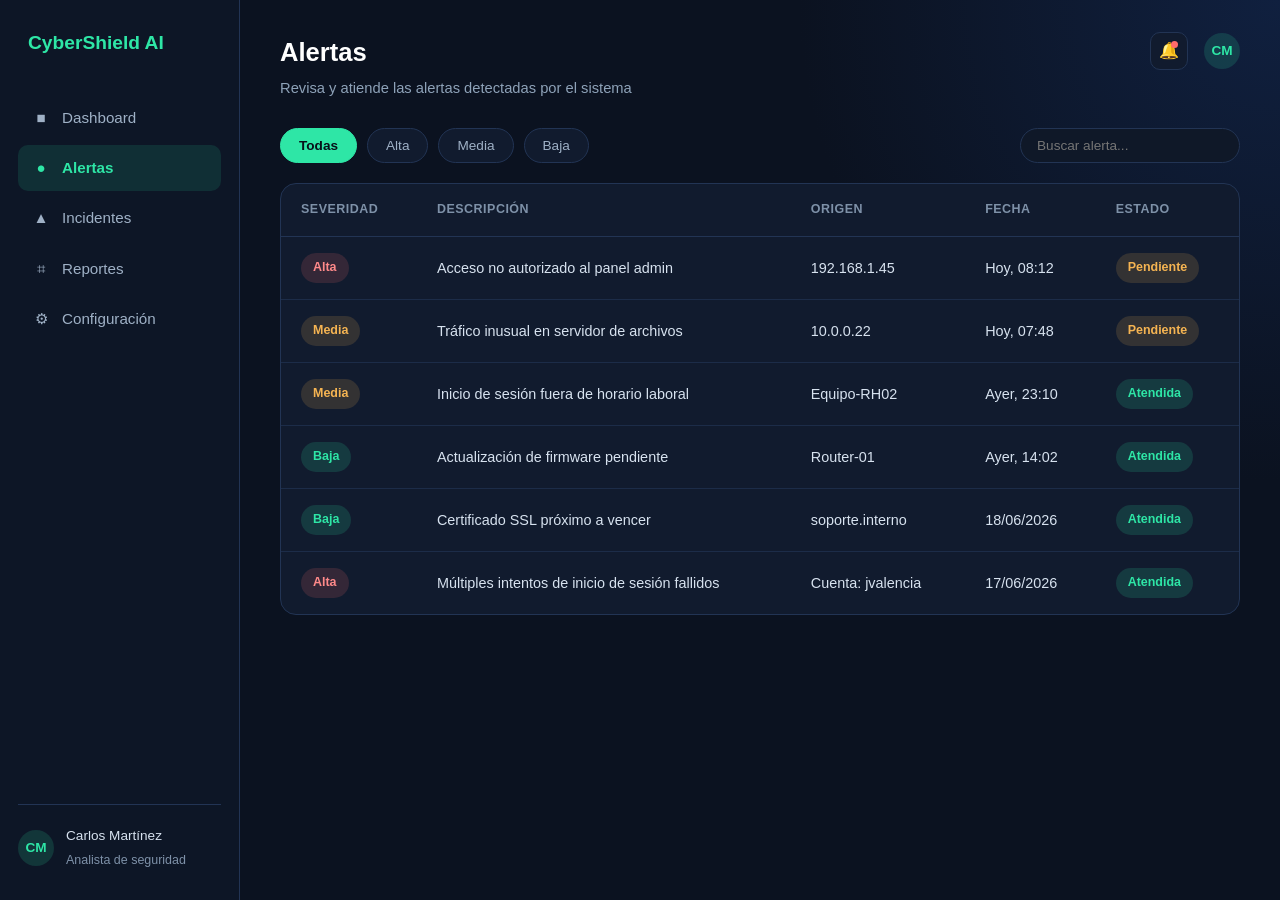
==== alertas.html @ 8b6fa827 "Add files via upload" ====
<!DOCTYPE html>
<html lang="es">
<head>
    <meta charset="UTF-8">
    <meta name="viewport" content="width=device-width, initial-scale=1.0">
    <title>Alertas | CyberShield AI</title>
    <link rel="stylesheet" href="styles.css">
</head>
<body>

<div class="app">

    <aside class="sidebar">
        <div class="sidebar-logo">CyberShield AI</div>

        <nav class="sidebar-nav">
            <a href="dashboard.html"><span class="icon">&#9632;</span> Dashboard</a>
            <a href="alertas.html" class="active"><span class="icon">&#9679;</span> Alertas</a>
            <a href="incidentes.html"><span class="icon">&#9650;</span> Incidentes</a>
            <a href="reportes.html"><span class="icon">&#8983;</span> Reportes</a>
            <a href="#"><span class="icon">&#9881;</span> Configuración</a>
        </nav>

        <div class="sidebar-foot">
            <div class="avatar">CM</div>
            <div>
                <p>Carlos Martínez</p>
                <span>Analista de seguridad</span>
            </div>
        </div>
    </aside>

    <main class="main">

        <div class="topbar">
            <div>
                <h1>Alertas</h1>
                <p class="subtitle">Revisa y atiende las alertas detectadas por el sistema</p>
            </div>
            <div class="topbar-actions">
                <div class="bell">&#128276;<span class="dot"></span></div>
                <div class="avatar">CM</div>
            </div>
        </div>

        <div class="filter-bar">
            <button class="chip active" data-filter="todas">Todas</button>
            <button class="chip" data-filter="alta">Alta</button>
            <button class="chip" data-filter="media">Media</button>
            <button class="chip" data-filter="baja">Baja</button>
            <input type="text" class="search-input" id="searchInput" placeholder="Buscar alerta...">
        </div>

        <div class="table-wrap">
            <table>
                <thead>
                    <tr>
                        <th>Severidad</th>
                        <th>Descripción</th>
                        <th>Origen</th>
                        <th>Fecha</th>
                        <th>Estado</th>
                    </tr>
                </thead>
                <tbody id="alertTable">
                    <tr class="clickable" data-sev="alta"
                        data-desc="Acceso no autorizado al panel administrativo desde una IP no reconocida."
                        data-rec="Bloquear la IP de origen y forzar el cambio de contraseña del usuario afectado.">
                        <td><span class="badge high">Alta</span></td>
                        <td>Acceso no autorizado al panel admin</td>
                        <td>192.168.1.45</td>
                        <td>Hoy, 08:12</td>
                        <td><span class="badge progress">Pendiente</span></td>
                    </tr>
                    <tr class="clickable" data-sev="media"
                        data-desc="Se detectó un volumen de tráfico fuera de lo habitual en el servidor de archivos compartido."
                        data-rec="Revisar los registros de acceso del servidor y validar con el responsable del área.">
                        <td><span class="badge med">Media</span></td>
                        <td>Tráfico inusual en servidor de archivos</td>
                        <td>10.0.0.22</td>
                        <td>Hoy, 07:48</td>
                        <td><span class="badge progress">Pendiente</span></td>
                    </tr>
                    <tr class="clickable" data-sev="media"
                        data-desc="Se registró un inicio de sesión fuera del horario laboral habitual del equipo de RH."
                        data-rec="Confirmar con el usuario si la sesión fue legítima; de lo contrario, suspender el acceso.">
                        <td><span class="badge med">Media</span></td>
                        <td>Inicio de sesión fuera de horario laboral</td>
                        <td>Equipo-RH02</td>
                        <td>Ayer, 23:10</td>
                        <td><span class="badge resolved">Atendida</span></td>
                    </tr>
                    <tr class="clickable" data-sev="baja"
                        data-desc="El firmware del router principal tiene una actualización de seguridad disponible."
                        data-rec="Programar la actualización de firmware en la próxima ventana de mantenimiento.">
                        <td><span class="badge low">Baja</span></td>
                        <td>Actualización de firmware pendiente</td>
                        <td>Router-01</td>
                        <td>Ayer, 14:02</td>
                        <td><span class="badge resolved">Atendida</span></td>
                    </tr>
                    <tr class="clickable" data-sev="baja"
                        data-desc="Se identificó un certificado SSL próximo a vencer en el sitio de soporte interno."
                        data-rec="Renovar el certificado antes de la fecha de expiración para evitar interrupciones.">
                        <td><span class="badge low">Baja</span></td>
                        <td>Certificado SSL próximo a vencer</td>
                        <td>soporte.interno</td>
                        <td>18/06/2026</td>
                        <td><span class="badge resolved">Atendida</span></td>
                    </tr>
                    <tr class="clickable" data-sev="alta"
                        data-desc="Múltiples intentos fallidos de inicio de sesión sobre la misma cuenta en menos de 5 minutos."
                        data-rec="Bloquear temporalmente la cuenta y notificar al usuario por un canal alterno.">
                        <td><span class="badge high">Alta</span></td>
                        <td>Múltiples intentos de inicio de sesión fallidos</td>
                        <td>Cuenta: jvalencia</td>
                        <td>17/06/2026</td>
                        <td><span class="badge resolved">Atendida</span></td>
                    </tr>
                </tbody>
            </table>
        </div>

    </main>
</div>

<div class="drawer-overlay" id="drawerOverlay">
    <div class="drawer">
        <button class="drawer-close" id="drawerClose">&times;</button>
        <h3>Detalle de alerta</h3>
        <span class="badge high" id="drawerBadge">Alta</span>
        <p class="desc" id="drawerDesc" style="margin-top:16px;"></p>

        <div class="drawer-label">Recomendación (IA)</div>
        <p class="desc" id="drawerRec"></p>

        <div class="drawer-actions">
            <button class="primary" id="markAttended">Marcar como atendida</button>
            <button class="secondary" id="escalate">Escalar a incidente</button>
        </div>
    </div>
</div>

<div class="toast" id="toast">Alerta marcada como atendida</div>

<script>
const chips = document.querySelectorAll('.chip');
const rows = document.querySelectorAll('#alertTable tr');
const searchInput = document.getElementById('searchInput');

function applyFilters(){
    const activeChip = document.querySelector('.chip.active').dataset.filter;
    const query = searchInput.value.toLowerCase();

    rows.forEach(row => {
        const matchesSev = activeChip === 'todas' || row.dataset.sev === activeChip;
        const matchesSearch = row.textContent.toLowerCase().includes(query);
        row.style.display = (matchesSev && matchesSearch) ? '' : 'none';
    });
}

chips.forEach(chip => {
    chip.addEventListener('click', () => {
        chips.forEach(c => c.classList.remove('active'));
        chip.classList.add('active');
        applyFilters();
    });
});

searchInput.addEventListener('input', applyFilters);

const overlay = document.getElementById('drawerOverlay');
const drawerBadge = document.getElementById('drawerBadge');
const drawerDesc = document.getElementById('drawerDesc');
const drawerRec = document.getElementById('drawerRec');

rows.forEach(row => {
    row.addEventListener('click', () => {
        const sev = row.dataset.sev;
        drawerBadge.className = 'badge ' + (sev === 'alta' ? 'high' : sev === 'media' ? 'med' : 'low');
        drawerBadge.textContent = sev.charAt(0).toUpperCase() + sev.slice(1);
        drawerDesc.textContent = row.dataset.desc;
        drawerRec.textContent = row.dataset.rec;
        overlay.classList.add('open');
    });
});

document.getElementById('drawerClose').addEventListener('click', () => overlay.classList.remove('open'));
overlay.addEventListener('click', (e) => { if(e.target === overlay) overlay.classList.remove('open'); });

const toast = document.getElementById('toast');
function showToast(msg){
    toast.textContent = msg;
    toast.classList.add('show');
    setTimeout(() => toast.classList.remove('show'), 2200);
}

document.getElementById('markAttended').addEventListener('click', () => {
    overlay.classList.remove('open');
    showToast('Alerta marcada como atendida');
});

document.getElementById('escalate').addEventListener('click', () => {
    window.location.href = 'incidentes.html?nuevo=1';
});
</script>

</body>
</html>
---- styles.css ----
*{
    margin:0;
    padding:0;
    box-sizing:border-box;
    font-family:'Inter',sans-serif;
}

body{
    background:#0b1220;
    color:#ffffff;
    line-height:1.6;
}

/* HEADER */

header{
    position:fixed;
    top:0;
    width:100%;
    background:rgba(11,18,32,.9);
    backdrop-filter:blur(10px);
    z-index:1000;
}

.navbar{
    max-width:1200px;
    margin:auto;
    padding:18px 24px;
    display:flex;
    justify-content:space-between;
    align-items:center;
}

.logo{
    font-size:1.5rem;
    font-weight:800;
    color:#2ee6a6;
}

.nav-links{
    display:flex;
    gap:24px;
}

.nav-links a{
    text-decoration:none;
    color:#d7e2ef;
    transition:.3s;
}

.nav-links a:hover{
    color:#2ee6a6;
}

/* BOTONES */

.btn{
    background:#2ee6a6;
    color:#081019;
    text-decoration:none;
    padding:12px 24px;
    border-radius:8px;
    font-weight:700;
    transition:.3s;
}

.btn:hover{
    transform:translateY(-2px);
}

/* HERO */

.hero{
    min-height:100vh;
    display:flex;
    align-items:center;
    justify-content:center;
    padding:120px 20px 80px;
    background:
        radial-gradient(circle at top right,#163b75 0%,transparent 30%),
        radial-gradient(circle at bottom left,#0c7a57 0%,transparent 30%);
}

.hero-content{
    max-width:1200px;
    width:100%;
    display:grid;
    grid-template-columns:1fr 1fr;
    gap:60px;
    align-items:center;
}

.hero h1{
    font-size:3.5rem;
    line-height:1.1;
    margin-bottom:20px;
}

.hero p{
    color:#c7d2df;
    margin-bottom:30px;
    font-size:1.1rem;
}

.highlight{
    color:#2ee6a6;
}

/* DASHBOARD */

.dashboard{
    background:#111b2e;
    border:1px solid #223454;
    border-radius:20px;
    padding:30px;
    box-shadow:0 20px 50px rgba(0,0,0,.4);
}

.dashboard h3{
    margin-bottom:25px;
}

.metric{
    display:flex;
    justify-content:space-between;
    margin-bottom:18px;
    padding-bottom:18px;
    border-bottom:1px solid #223454;
}

.metric:last-child{
    border:none;
}

.metric span:last-child{
    color:#2ee6a6;
    font-weight:700;
}

/* SECCIONES */

.section{
    padding:90px 20px;
}

.container{
    max-width:1200px;
    margin:auto;
}

.section-title{
    text-align:center;
    font-size:2.5rem;
    margin-bottom:15px;
}

.section-subtitle{
    text-align:center;
    color:#b6c5d5;
    margin-bottom:60px;
}

/* CARDS */

.features{
    display:grid;
    grid-template-columns:repeat(auto-fit,minmax(280px,1fr));
    gap:25px;
}

.card{
    background:#111b2e;
    border:1px solid #223454;
    border-radius:16px;
    padding:30px;
    transition:.3s;
}

.card:hover{
    transform:translateY(-6px);
}

.card h3{
    margin-bottom:12px;
}

.card p{
    color:#b6c5d5;
}

/* STATS */

.stats{
    display:grid;
    grid-template-columns:repeat(4,1fr);
    gap:20px;
}

.stat{
    background:#111b2e;
    padding:30px;
    border-radius:16px;
    text-align:center;
}

.stat h2{
    color:#2ee6a6;
    font-size:2.4rem;
}

/* CTA */

.cta{
    padding:80px 30px;
    text-align:center;
    border-radius:24px;
    background:linear-gradient(
        135deg,
        #0f1f38,
        #16406a
    );
}

.cta h2{
    font-size:2.8rem;
    margin-bottom:20px;
}

.cta p{
    max-width:700px;
    margin:auto;
    margin-bottom:30px;
    color:#d0dceb;
}

/* FOOTER */

footer{
    text-align:center;
    padding:30px;
    color:#8ea2b8;
    border-top:1px solid #223454;
}

/* RESPONSIVE */

@media(max-width:900px){

    .hero-content{
        grid-template-columns:1fr;
    }

    .hero h1{
        font-size:2.5rem;
    }

    .stats{
        grid-template-columns:repeat(2,1fr);
    }

    .nav-links{
        display:none;
    }
}

@media(max-width:600px){

    .stats{
        grid-template-columns:1fr;
    }

    .hero h1{
        font-size:2rem;
    }
}

/* LOGIN */

.login-page{
    min-height:100vh;
    display:flex;
    justify-content:center;
    align-items:center;
    padding:20px;
    background:
        radial-gradient(circle at top right,#163b75 0%,transparent 30%),
        radial-gradient(circle at bottom left,#0c7a57 0%,transparent 30%),
        #0b1220;
}

.login-card{
    width:100%;
    max-width:450px;
    background:#111b2e;
    border:1px solid #223454;
    border-radius:20px;
    padding:40px;
    box-shadow:0 20px 60px rgba(0,0,0,.4);
}

.login-header{
    text-align:center;
    margin-bottom:30px;
}

.login-header h1{
    color:#2ee6a6;
    margin-bottom:10px;
}

.login-header p{
    color:#b7c5d3;
}

.login-form{
    display:flex;
    flex-direction:column;
    gap:20px;
}

.input-group{
    display:flex;
    flex-direction:column;
}

.input-group label{
    margin-bottom:8px;
    font-size:.9rem;
    color:#dbe4ee;
}

.input-group input{
    padding:14px;
    border-radius:10px;
    border:1px solid #2c4468;
    background:#0f1828;
    color:white;
    outline:none;
}

.input-group input:focus{
    border-color:#2ee6a6;
}

.login-options{
    display:flex;
    justify-content:space-between;
    align-items:center;
    font-size:.9rem;
}

.login-options a{
    color:#2ee6a6;
    text-decoration:none;
}

.login-btn{
    padding:14px;
    border:none;
    border-radius:10px;
    background:#2ee6a6;
    color:#081019;
    font-size:1rem;
    font-weight:700;
    cursor:pointer;
    transition:.3s;
}

.login-btn:hover{
    transform:translateY(-2px);
}

.login-footer{
    text-align:center;
    margin-top:25px;
    color:#b7c5d3;
}

.login-footer a{
    color:#2ee6a6;
    text-decoration:none;
    font-weight:600;
}

/* APP SHELL */

.app{
    display:grid;
    grid-template-columns:240px 1fr;
    min-height:100vh;
}

.sidebar{
    background:#0d1626;
    border-right:1px solid #223454;
    padding:28px 18px;
    display:flex;
    flex-direction:column;
}

.sidebar-logo{
    font-size:1.2rem;
    font-weight:800;
    color:#2ee6a6;
    margin-bottom:36px;
    padding:0 10px;
}

.sidebar-nav{
    display:flex;
    flex-direction:column;
    gap:4px;
}

.sidebar-nav a{
    display:flex;
    align-items:center;
    gap:12px;
    padding:11px 14px;
    border-radius:10px;
    color:#9fb1c6;
    text-decoration:none;
    font-size:.95rem;
    transition:.2s;
}

.sidebar-nav a:hover{
    background:#15203a;
    color:#d7e2ef;
}

.sidebar-nav a.active{
    background:rgba(46,230,166,.12);
    color:#2ee6a6;
    font-weight:600;
}

.sidebar-nav .icon{
    width:18px;
    text-align:center;
}

.sidebar-foot{
    margin-top:auto;
    padding-top:20px;
    border-top:1px solid #223454;
    display:flex;
    align-items:center;
    gap:12px;
}

.avatar{
    width:36px;
    height:36px;
    border-radius:50%;
    background:rgba(46,230,166,.15);
    color:#2ee6a6;
    display:flex;
    align-items:center;
    justify-content:center;
    font-weight:700;
    font-size:.85rem;
    flex-shrink:0;
}

.sidebar-foot div p{
    font-size:.85rem;
    color:#d7e2ef;
}

.sidebar-foot div span{
    font-size:.78rem;
    color:#7e91a8;
}

.main{
    padding:32px 40px 60px;
    background:
        radial-gradient(circle at top right,#10203f 0%,transparent 35%),
        #0b1220;
}

.topbar{
    display:flex;
    justify-content:space-between;
    align-items:flex-start;
    margin-bottom:28px;
}

.topbar h1{
    font-size:1.6rem;
    margin-bottom:4px;
}

.topbar .subtitle{
    color:#8ea2b8;
    font-size:.92rem;
}

.topbar-actions{
    display:flex;
    align-items:center;
    gap:16px;
}

.bell{
    position:relative;
    width:38px;
    height:38px;
    border-radius:10px;
    background:#111b2e;
    border:1px solid #223454;
    display:flex;
    align-items:center;
    justify-content:center;
    font-size:1rem;
}

.bell .dot{
    position:absolute;
    top:8px;
    right:9px;
    width:7px;
    height:7px;
    border-radius:50%;
    background:#ff6b6b;
}

/* METRIC CARDS GRID */

.metric-grid{
    display:grid;
    grid-template-columns:repeat(4,1fr);
    gap:18px;
    margin-bottom:28px;
}

.metric-card{
    background:#111b2e;
    border:1px solid #223454;
    border-radius:16px;
    padding:20px 22px;
}

.metric-card.good{
    border-color:rgba(46,230,166,.35);
    background:rgba(46,230,166,.06);
}

.metric-card .label{
    color:#8ea2b8;
    font-size:.85rem;
    margin-bottom:8px;
}

.metric-card .value{
    font-size:1.8rem;
    font-weight:800;
}

.metric-card.good .value{
    color:#2ee6a6;
}

/* PANEL GRID */

.panel-grid{
    display:grid;
    grid-template-columns:1.4fr 1fr;
    gap:18px;
}

.panel{
    background:#111b2e;
    border:1px solid #223454;
    border-radius:16px;
    padding:24px;
}

.panel h3{
    font-size:1rem;
    margin-bottom:18px;
}

.alert-row{
    display:flex;
    align-items:center;
    gap:10px;
    padding:10px 0;
    border-bottom:1px solid #1c2c48;
    text-decoration:none;
    color:#d7e2ef;
    font-size:.92rem;
}

.alert-row:last-of-type{
    border-bottom:none;
}

.alert-row .sev-dot{
    width:8px;
    height:8px;
    border-radius:50%;
    flex-shrink:0;
}

.sev-dot.high{ background:#ff6b6b; }
.sev-dot.med{ background:#f5b452; }
.sev-dot.low{ background:#2ee6a6; }

.panel-link{
    display:inline-block;
    margin-top:14px;
    color:#2ee6a6;
    text-decoration:none;
    font-size:.88rem;
    font-weight:600;
}

.chart-placeholder{
    height:160px;
    display:flex;
    align-items:flex-end;
}

.chart-placeholder svg{
    width:100%;
    height:100%;
}

/* FILTER CHIPS */

.filter-bar{
    display:flex;
    gap:10px;
    margin-bottom:20px;
    flex-wrap:wrap;
    align-items:center;
}

.chip{
    padding:9px 18px;
    border-radius:20px;
    border:1px solid #223454;
    background:#111b2e;
    color:#9fb1c6;
    font-size:.85rem;
    cursor:pointer;
    transition:.2s;
}

.chip.active{
    background:#2ee6a6;
    color:#081019;
    border-color:#2ee6a6;
    font-weight:700;
}

.search-input{
    margin-left:auto;
    padding:9px 16px;
    border-radius:20px;
    border:1px solid #223454;
    background:#0f1828;
    color:#fff;
    font-size:.85rem;
    min-width:220px;
    outline:none;
}

.search-input:focus{
    border-color:#2ee6a6;
}

/* TABLE */

.table-wrap{
    background:#111b2e;
    border:1px solid #223454;
    border-radius:16px;
    overflow:hidden;
}

table{
    width:100%;
    border-collapse:collapse;
}

thead th{
    text-align:left;
    font-size:.78rem;
    letter-spacing:.04em;
    color:#7e91a8;
    text-transform:uppercase;
    padding:16px 20px;
    border-bottom:1px solid #223454;
}

tbody td{
    padding:16px 20px;
    font-size:.9rem;
    border-bottom:1px solid #1c2c48;
    color:#d7e2ef;
}

tbody tr:last-child td{
    border-bottom:none;
}

tbody tr{
    transition:.2s;
}

tbody tr.clickable{
    cursor:pointer;
}

tbody tr.clickable:hover{
    background:#0e1830;
}

.badge{
    display:inline-block;
    padding:5px 12px;
    border-radius:20px;
    font-size:.78rem;
    font-weight:700;
}

.badge.high{ background:rgba(255,107,107,.15); color:#ff8a8a; }
.badge.med{ background:rgba(245,180,82,.15); color:#f5b452; }
.badge.low{ background:rgba(46,230,166,.15); color:#2ee6a6; }
.badge.open{ background:rgba(255,107,107,.15); color:#ff8a8a; }
.badge.progress{ background:rgba(245,180,82,.15); color:#f5b452; }
.badge.resolved{ background:rgba(46,230,166,.15); color:#2ee6a6; }

.row-actions{
    display:flex;
    align-items:center;
    gap:10px;
}

.row-actions button{
    background:none;
    border:1px solid #223454;
    color:#9fb1c6;
    padding:6px 14px;
    border-radius:8px;
    font-size:.8rem;
    cursor:pointer;
    transition:.2s;
}

.row-actions button:hover{
    border-color:#2ee6a6;
    color:#2ee6a6;
}

.page-actions{
    display:flex;
    justify-content:flex-end;
    margin-bottom:20px;
}

/* DRAWER */

.drawer-overlay{
    display:none;
    position:fixed;
    inset:0;
    background:rgba(5,9,18,.6);
    z-index:2000;
    justify-content:flex-end;
}

.drawer-overlay.open{
    display:flex;
}

.drawer{
    width:380px;
    max-width:90vw;
    height:100%;
    background:#111b2e;
    border-left:1px solid #223454;
    padding:32px;
    overflow-y:auto;
}

.drawer-close{
    background:none;
    border:none;
    color:#8ea2b8;
    font-size:1.3rem;
    cursor:pointer;
    float:right;
}

.drawer h3{
    margin-bottom:14px;
    font-size:1.1rem;
}

.drawer .drawer-label{
    font-size:.78rem;
    letter-spacing:.04em;
    text-transform:uppercase;
    color:#7e91a8;
    margin:22px 0 8px;
}

.drawer p.desc{
    color:#d7e2ef;
    font-size:.92rem;
    line-height:1.6;
}

.drawer-actions{
    display:flex;
    flex-direction:column;
    gap:10px;
    margin-top:26px;
}

.drawer-actions button{
    padding:13px;
    border-radius:10px;
    font-size:.9rem;
    font-weight:700;
    cursor:pointer;
    transition:.2s;
    border:1px solid #223454;
}

.drawer-actions button.primary{
    background:#2ee6a6;
    color:#081019;
    border:none;
}

.drawer-actions button.secondary{
    background:transparent;
    color:#d7e2ef;
}

.drawer-actions button:hover{
    transform:translateY(-2px);
}

/* MODAL */

.modal-overlay{
    display:none;
    position:fixed;
    inset:0;
    background:rgba(5,9,18,.65);
    z-index:2000;
    align-items:center;
    justify-content:center;
}

.modal-overlay.open{
    display:flex;
}

.modal{
    width:440px;
    max-width:92vw;
    background:#111b2e;
    border:1px solid #223454;
    border-radius:18px;
    padding:32px;
    max-height:88vh;
    overflow-y:auto;
}

.modal h3{
    margin-bottom:22px;
    font-size:1.15rem;
}

.modal .input-group{
    margin-bottom:18px;
}

.modal select,
.modal textarea{
    padding:12px 14px;
    border-radius:10px;
    border:1px solid #2c4468;
    background:#0f1828;
    color:#fff;
    outline:none;
    font-family:inherit;
    font-size:.92rem;
}

.modal select:focus,
.modal textarea:focus{
    border-color:#2ee6a6;
}

.modal-actions{
    display:flex;
    gap:12px;
    margin-top:8px;
}

.modal-actions button{
    flex:1;
    padding:13px;
    border-radius:10px;
    font-size:.9rem;
    font-weight:700;
    cursor:pointer;
    border:1px solid #223454;
}

.modal-actions button.primary{
    background:#2ee6a6;
    color:#081019;
    border:none;
}

.modal-actions button.secondary{
    background:transparent;
    color:#d7e2ef;
}

/* TOAST */

.toast{
    position:fixed;
    bottom:28px;
    right:28px;
    background:#111b2e;
    border:1px solid #2ee6a6;
    color:#d7e2ef;
    padding:14px 22px;
    border-radius:12px;
    font-size:.9rem;
    box-shadow:0 12px 30px rgba(0,0,0,.4);
    transform:translateY(20px);
    opacity:0;
    pointer-events:none;
    transition:.3s;
    z-index:3000;
}

.toast.show{
    transform:translateY(0);
    opacity:1;
}

/* REPORT CHARTS */

.chart-row{
    display:grid;
    grid-template-columns:1fr 1fr;
    gap:18px;
    margin-bottom:24px;
}

.legend{
    display:flex;
    flex-direction:column;
    gap:10px;
    margin-top:16px;
}

.legend-item{
    display:flex;
    align-items:center;
    gap:10px;
    font-size:.85rem;
    color:#d7e2ef;
}

.legend-dot{
    width:10px;
    height:10px;
    border-radius:3px;
}

.report-controls{
    display:flex;
    align-items:flex-end;
    gap:16px;
    background:#111b2e;
    border:1px solid #223454;
    border-radius:16px;
    padding:20px 22px;
    margin-bottom:24px;
    flex-wrap:wrap;
}

.report-controls .input-group{
    flex:1;
    min-width:160px;
}

.report-controls label{
    font-size:.8rem;
    color:#8ea2b8;
    margin-bottom:6px;
    display:block;
}

.report-controls select,
.report-controls input{
    width:100%;
    padding:10px 12px;
    border-radius:8px;
    border:1px solid #2c4468;
    background:#0f1828;
    color:#fff;
    font-size:.88rem;
    outline:none;
}

.report-controls .btn{
    border:none;
    cursor:pointer;
    white-space:nowrap;
}

.download-link{
    color:#2ee6a6;
    text-decoration:none;
    font-size:.85rem;
    font-weight:700;
}

/* RESPONSIVE APP */

@media(max-width:1100px){
    .metric-grid{ grid-template-columns:repeat(2,1fr); }
    .panel-grid{ grid-template-columns:1fr; }
    .chart-row{ grid-template-columns:1fr; }
}

@media(max-width:800px){
    .app{ grid-template-columns:1fr; }
    .sidebar{
        flex-direction:row;
        align-items:center;
        overflow-x:auto;
        padding:14px 18px;
    }
    .sidebar-logo{ margin-bottom:0; margin-right:16px; }
    .sidebar-nav{ flex-direction:row; }
    .sidebar-foot{ display:none; }
    .main{ padding:24px 18px 50px; }
    .metric-grid{ grid-template-columns:1fr 1fr; }
    .drawer{ width:100%; }
}
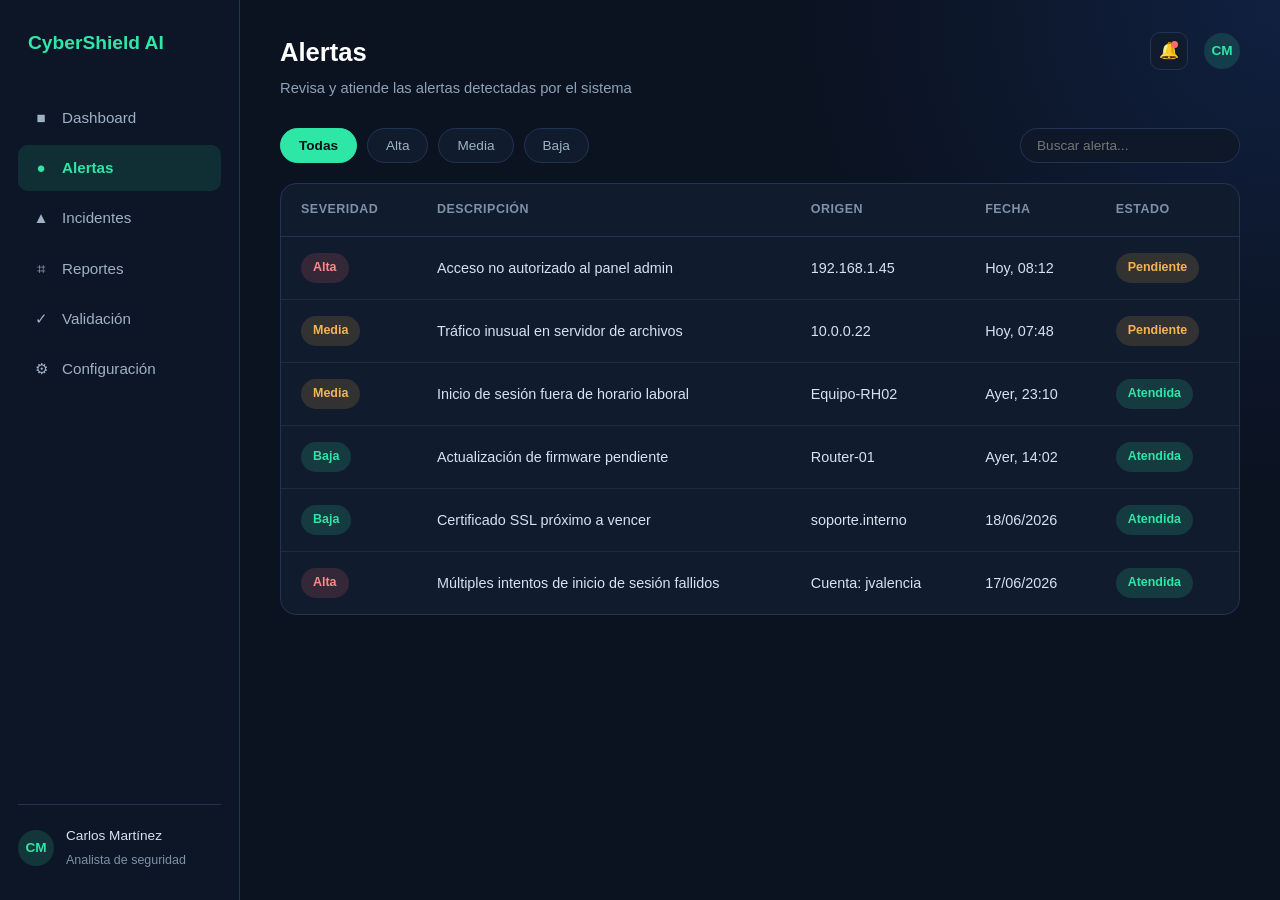
==== commit 4a97e753: "Add files via upload" ====
--- a/alertas.html
+++ b/alertas.html
@@ -18,6 +18,7 @@
             <a href="alertas.html" class="active"><span class="icon">&#9679;</span> Alertas</a>
             <a href="incidentes.html"><span class="icon">&#9650;</span> Incidentes</a>
             <a href="reportes.html"><span class="icon">&#8983;</span> Reportes</a>
+            <a href="validacion.html"><span class="icon">&#10003;</span> Validación</a>
             <a href="#"><span class="icon">&#9881;</span> Configuración</a>
         </nav>
 
@@ -143,67 +144,6 @@
 
 <div class="toast" id="toast">Alerta marcada como atendida</div>
 
-<script>
-const chips = document.querySelectorAll('.chip');
-const rows = document.querySelectorAll('#alertTable tr');
-const searchInput = document.getElementById('searchInput');
-
-function applyFilters(){
-    const activeChip = document.querySelector('.chip.active').dataset.filter;
-    const query = searchInput.value.toLowerCase();
-
-    rows.forEach(row => {
-        const matchesSev = activeChip === 'todas' || row.dataset.sev === activeChip;
-        const matchesSearch = row.textContent.toLowerCase().includes(query);
-        row.style.display = (matchesSev && matchesSearch) ? '' : 'none';
-    });
-}
-
-chips.forEach(chip => {
-    chip.addEventListener('click', () => {
-        chips.forEach(c => c.classList.remove('active'));
-        chip.classList.add('active');
-        applyFilters();
-    });
-});
-
-searchInput.addEventListener('input', applyFilters);
-
-const overlay = document.getElementById('drawerOverlay');
-const drawerBadge = document.getElementById('drawerBadge');
-const drawerDesc = document.getElementById('drawerDesc');
-const drawerRec = document.getElementById('drawerRec');
-
-rows.forEach(row => {
-    row.addEventListener('click', () => {
-        const sev = row.dataset.sev;
-        drawerBadge.className = 'badge ' + (sev === 'alta' ? 'high' : sev === 'media' ? 'med' : 'low');
-        drawerBadge.textContent = sev.charAt(0).toUpperCase() + sev.slice(1);
-        drawerDesc.textContent = row.dataset.desc;
-        drawerRec.textContent = row.dataset.rec;
-        overlay.classList.add('open');
-    });
-});
-
-document.getElementById('drawerClose').addEventListener('click', () => overlay.classList.remove('open'));
-overlay.addEventListener('click', (e) => { if(e.target === overlay) overlay.classList.remove('open'); });
-
-const toast = document.getElementById('toast');
-function showToast(msg){
-    toast.textContent = msg;
-    toast.classList.add('show');
-    setTimeout(() => toast.classList.remove('show'), 2200);
-}
-
-document.getElementById('markAttended').addEventListener('click', () => {
-    overlay.classList.remove('open');
-    showToast('Alerta marcada como atendida');
-});
-
-document.getElementById('escalate').addEventListener('click', () => {
-    window.location.href = 'incidentes.html?nuevo=1';
-});
-</script>
-
+<script src="app.js"></script>
 </body>
 </html>
--- a/styles.css
+++ b/styles.css
@@ -1,1056 +1,1124 @@
-*{
-    margin:0;
-    padding:0;
-    box-sizing:border-box;
-    font-family:'Inter',sans-serif;
-}
-
-body{
-    background:#0b1220;
-    color:#ffffff;
-    line-height:1.6;
-}
-
-/* HEADER */
-
-header{
-    position:fixed;
-    top:0;
-    width:100%;
-    background:rgba(11,18,32,.9);
-    backdrop-filter:blur(10px);
-    z-index:1000;
-}
-
-.navbar{
-    max-width:1200px;
-    margin:auto;
-    padding:18px 24px;
-    display:flex;
-    justify-content:space-between;
-    align-items:center;
-}
-
-.logo{
-    font-size:1.5rem;
-    font-weight:800;
-    color:#2ee6a6;
-}
-
-.nav-links{
-    display:flex;
-    gap:24px;
-}
-
-.nav-links a{
-    text-decoration:none;
-    color:#d7e2ef;
-    transition:.3s;
-}
-
-.nav-links a:hover{
-    color:#2ee6a6;
-}
-
-/* BOTONES */
-
-.btn{
-    background:#2ee6a6;
-    color:#081019;
-    text-decoration:none;
-    padding:12px 24px;
-    border-radius:8px;
-    font-weight:700;
-    transition:.3s;
-}
-
-.btn:hover{
-    transform:translateY(-2px);
-}
-
-/* HERO */
-
-.hero{
-    min-height:100vh;
-    display:flex;
-    align-items:center;
-    justify-content:center;
-    padding:120px 20px 80px;
-    background:
-        radial-gradient(circle at top right,#163b75 0%,transparent 30%),
-        radial-gradient(circle at bottom left,#0c7a57 0%,transparent 30%);
-}
-
-.hero-content{
-    max-width:1200px;
-    width:100%;
-    display:grid;
-    grid-template-columns:1fr 1fr;
-    gap:60px;
-    align-items:center;
-}
-
-.hero h1{
-    font-size:3.5rem;
-    line-height:1.1;
-    margin-bottom:20px;
-}
-
-.hero p{
-    color:#c7d2df;
-    margin-bottom:30px;
-    font-size:1.1rem;
-}
-
-.highlight{
-    color:#2ee6a6;
-}
-
-/* DASHBOARD */
-
-.dashboard{
-    background:#111b2e;
-    border:1px solid #223454;
-    border-radius:20px;
-    padding:30px;
-    box-shadow:0 20px 50px rgba(0,0,0,.4);
-}
-
-.dashboard h3{
-    margin-bottom:25px;
-}
-
-.metric{
-    display:flex;
-    justify-content:space-between;
-    margin-bottom:18px;
-    padding-bottom:18px;
-    border-bottom:1px solid #223454;
-}
-
-.metric:last-child{
-    border:none;
-}
-
-.metric span:last-child{
-    color:#2ee6a6;
-    font-weight:700;
-}
-
-/* SECCIONES */
-
-.section{
-    padding:90px 20px;
-}
-
-.container{
-    max-width:1200px;
-    margin:auto;
-}
-
-.section-title{
-    text-align:center;
-    font-size:2.5rem;
-    margin-bottom:15px;
-}
-
-.section-subtitle{
-    text-align:center;
-    color:#b6c5d5;
-    margin-bottom:60px;
-}
-
-/* CARDS */
-
-.features{
-    display:grid;
-    grid-template-columns:repeat(auto-fit,minmax(280px,1fr));
-    gap:25px;
-}
-
-.card{
-    background:#111b2e;
-    border:1px solid #223454;
-    border-radius:16px;
-    padding:30px;
-    transition:.3s;
-}
-
-.card:hover{
-    transform:translateY(-6px);
-}
-
-.card h3{
-    margin-bottom:12px;
-}
-
-.card p{
-    color:#b6c5d5;
-}
-
-/* STATS */
-
-.stats{
-    display:grid;
-    grid-template-columns:repeat(4,1fr);
-    gap:20px;
-}
-
-.stat{
-    background:#111b2e;
-    padding:30px;
-    border-radius:16px;
-    text-align:center;
-}
-
-.stat h2{
-    color:#2ee6a6;
-    font-size:2.4rem;
-}
-
-/* CTA */
-
-.cta{
-    padding:80px 30px;
-    text-align:center;
-    border-radius:24px;
-    background:linear-gradient(
-        135deg,
-        #0f1f38,
-        #16406a
-    );
-}
-
-.cta h2{
-    font-size:2.8rem;
-    margin-bottom:20px;
-}
-
-.cta p{
-    max-width:700px;
-    margin:auto;
-    margin-bottom:30px;
-    color:#d0dceb;
-}
-
-/* FOOTER */
-
-footer{
-    text-align:center;
-    padding:30px;
-    color:#8ea2b8;
-    border-top:1px solid #223454;
-}
-
-/* RESPONSIVE */
-
-@media(max-width:900px){
-
-    .hero-content{
-        grid-template-columns:1fr;
-    }
-
-    .hero h1{
-        font-size:2.5rem;
-    }
-
-    .stats{
-        grid-template-columns:repeat(2,1fr);
-    }
-
-    .nav-links{
-        display:none;
-    }
-}
-
-@media(max-width:600px){
-
-    .stats{
-        grid-template-columns:1fr;
-    }
-
-    .hero h1{
-        font-size:2rem;
-    }
-}
-
-/* LOGIN */
-
-.login-page{
-    min-height:100vh;
-    display:flex;
-    justify-content:center;
-    align-items:center;
-    padding:20px;
-    background:
-        radial-gradient(circle at top right,#163b75 0%,transparent 30%),
-        radial-gradient(circle at bottom left,#0c7a57 0%,transparent 30%),
-        #0b1220;
-}
-
-.login-card{
-    width:100%;
-    max-width:450px;
-    background:#111b2e;
-    border:1px solid #223454;
-    border-radius:20px;
-    padding:40px;
-    box-shadow:0 20px 60px rgba(0,0,0,.4);
-}
-
-.login-header{
-    text-align:center;
-    margin-bottom:30px;
-}
-
-.login-header h1{
-    color:#2ee6a6;
-    margin-bottom:10px;
-}
-
-.login-header p{
-    color:#b7c5d3;
-}
-
-.login-form{
-    display:flex;
-    flex-direction:column;
-    gap:20px;
-}
-
-.input-group{
-    display:flex;
-    flex-direction:column;
-}
-
-.input-group label{
-    margin-bottom:8px;
-    font-size:.9rem;
-    color:#dbe4ee;
-}
-
-.input-group input{
-    padding:14px;
-    border-radius:10px;
-    border:1px solid #2c4468;
-    background:#0f1828;
-    color:white;
-    outline:none;
-}
-
-.input-group input:focus{
-    border-color:#2ee6a6;
-}
-
-.login-options{
-    display:flex;
-    justify-content:space-between;
-    align-items:center;
-    font-size:.9rem;
-}
-
-.login-options a{
-    color:#2ee6a6;
-    text-decoration:none;
-}
-
-.login-btn{
-    padding:14px;
-    border:none;
-    border-radius:10px;
-    background:#2ee6a6;
-    color:#081019;
-    font-size:1rem;
-    font-weight:700;
-    cursor:pointer;
-    transition:.3s;
-}
-
-.login-btn:hover{
-    transform:translateY(-2px);
-}
-
-.login-footer{
-    text-align:center;
-    margin-top:25px;
-    color:#b7c5d3;
-}
-
-.login-footer a{
-    color:#2ee6a6;
-    text-decoration:none;
-    font-weight:600;
-}
-
-/* APP SHELL */
-
-.app{
-    display:grid;
-    grid-template-columns:240px 1fr;
-    min-height:100vh;
-}
-
-.sidebar{
-    background:#0d1626;
-    border-right:1px solid #223454;
-    padding:28px 18px;
-    display:flex;
-    flex-direction:column;
-}
-
-.sidebar-logo{
-    font-size:1.2rem;
-    font-weight:800;
-    color:#2ee6a6;
-    margin-bottom:36px;
-    padding:0 10px;
-}
-
-.sidebar-nav{
-    display:flex;
-    flex-direction:column;
-    gap:4px;
-}
-
-.sidebar-nav a{
-    display:flex;
-    align-items:center;
-    gap:12px;
-    padding:11px 14px;
-    border-radius:10px;
-    color:#9fb1c6;
-    text-decoration:none;
-    font-size:.95rem;
-    transition:.2s;
-}
-
-.sidebar-nav a:hover{
-    background:#15203a;
-    color:#d7e2ef;
-}
-
-.sidebar-nav a.active{
-    background:rgba(46,230,166,.12);
-    color:#2ee6a6;
-    font-weight:600;
-}
-
-.sidebar-nav .icon{
-    width:18px;
-    text-align:center;
-}
-
-.sidebar-foot{
-    margin-top:auto;
-    padding-top:20px;
-    border-top:1px solid #223454;
-    display:flex;
-    align-items:center;
-    gap:12px;
-}
-
-.avatar{
-    width:36px;
-    height:36px;
-    border-radius:50%;
-    background:rgba(46,230,166,.15);
-    color:#2ee6a6;
-    display:flex;
-    align-items:center;
-    justify-content:center;
-    font-weight:700;
-    font-size:.85rem;
-    flex-shrink:0;
-}
-
-.sidebar-foot div p{
-    font-size:.85rem;
-    color:#d7e2ef;
-}
-
-.sidebar-foot div span{
-    font-size:.78rem;
-    color:#7e91a8;
-}
-
-.main{
-    padding:32px 40px 60px;
-    background:
-        radial-gradient(circle at top right,#10203f 0%,transparent 35%),
-        #0b1220;
-}
-
-.topbar{
-    display:flex;
-    justify-content:space-between;
-    align-items:flex-start;
-    margin-bottom:28px;
-}
-
-.topbar h1{
-    font-size:1.6rem;
-    margin-bottom:4px;
-}
-
-.topbar .subtitle{
-    color:#8ea2b8;
-    font-size:.92rem;
-}
-
-.topbar-actions{
-    display:flex;
-    align-items:center;
-    gap:16px;
-}
-
-.bell{
-    position:relative;
-    width:38px;
-    height:38px;
-    border-radius:10px;
-    background:#111b2e;
-    border:1px solid #223454;
-    display:flex;
-    align-items:center;
-    justify-content:center;
-    font-size:1rem;
-}
-
-.bell .dot{
-    position:absolute;
-    top:8px;
-    right:9px;
-    width:7px;
-    height:7px;
-    border-radius:50%;
-    background:#ff6b6b;
-}
-
-/* METRIC CARDS GRID */
-
-.metric-grid{
-    display:grid;
-    grid-template-columns:repeat(4,1fr);
-    gap:18px;
-    margin-bottom:28px;
-}
-
-.metric-card{
-    background:#111b2e;
-    border:1px solid #223454;
-    border-radius:16px;
-    padding:20px 22px;
-}
-
-.metric-card.good{
-    border-color:rgba(46,230,166,.35);
-    background:rgba(46,230,166,.06);
-}
-
-.metric-card .label{
-    color:#8ea2b8;
-    font-size:.85rem;
-    margin-bottom:8px;
-}
-
-.metric-card .value{
-    font-size:1.8rem;
-    font-weight:800;
-}
-
-.metric-card.good .value{
-    color:#2ee6a6;
-}
-
-/* PANEL GRID */
-
-.panel-grid{
-    display:grid;
-    grid-template-columns:1.4fr 1fr;
-    gap:18px;
-}
-
-.panel{
-    background:#111b2e;
-    border:1px solid #223454;
-    border-radius:16px;
-    padding:24px;
-}
-
-.panel h3{
-    font-size:1rem;
-    margin-bottom:18px;
-}
-
-.alert-row{
-    display:flex;
-    align-items:center;
-    gap:10px;
-    padding:10px 0;
-    border-bottom:1px solid #1c2c48;
-    text-decoration:none;
-    color:#d7e2ef;
-    font-size:.92rem;
-}
-
-.alert-row:last-of-type{
-    border-bottom:none;
-}
-
-.alert-row .sev-dot{
-    width:8px;
-    height:8px;
-    border-radius:50%;
-    flex-shrink:0;
-}
-
-.sev-dot.high{ background:#ff6b6b; }
-.sev-dot.med{ background:#f5b452; }
-.sev-dot.low{ background:#2ee6a6; }
-
-.panel-link{
-    display:inline-block;
-    margin-top:14px;
-    color:#2ee6a6;
-    text-decoration:none;
-    font-size:.88rem;
-    font-weight:600;
-}
-
-.chart-placeholder{
-    height:160px;
-    display:flex;
-    align-items:flex-end;
-}
-
-.chart-placeholder svg{
-    width:100%;
-    height:100%;
-}
-
-/* FILTER CHIPS */
-
-.filter-bar{
-    display:flex;
-    gap:10px;
-    margin-bottom:20px;
-    flex-wrap:wrap;
-    align-items:center;
-}
-
-.chip{
-    padding:9px 18px;
-    border-radius:20px;
-    border:1px solid #223454;
-    background:#111b2e;
-    color:#9fb1c6;
-    font-size:.85rem;
-    cursor:pointer;
-    transition:.2s;
-}
-
-.chip.active{
-    background:#2ee6a6;
-    color:#081019;
-    border-color:#2ee6a6;
-    font-weight:700;
-}
-
-.search-input{
-    margin-left:auto;
-    padding:9px 16px;
-    border-radius:20px;
-    border:1px solid #223454;
-    background:#0f1828;
-    color:#fff;
-    font-size:.85rem;
-    min-width:220px;
-    outline:none;
-}
-
-.search-input:focus{
-    border-color:#2ee6a6;
-}
-
-/* TABLE */
-
-.table-wrap{
-    background:#111b2e;
-    border:1px solid #223454;
-    border-radius:16px;
-    overflow:hidden;
-}
-
-table{
-    width:100%;
-    border-collapse:collapse;
-}
-
-thead th{
-    text-align:left;
-    font-size:.78rem;
-    letter-spacing:.04em;
-    color:#7e91a8;
-    text-transform:uppercase;
-    padding:16px 20px;
-    border-bottom:1px solid #223454;
-}
-
-tbody td{
-    padding:16px 20px;
-    font-size:.9rem;
-    border-bottom:1px solid #1c2c48;
-    color:#d7e2ef;
-}
-
-tbody tr:last-child td{
-    border-bottom:none;
-}
-
-tbody tr{
-    transition:.2s;
-}
-
-tbody tr.clickable{
-    cursor:pointer;
-}
-
-tbody tr.clickable:hover{
-    background:#0e1830;
-}
-
-.badge{
-    display:inline-block;
-    padding:5px 12px;
-    border-radius:20px;
-    font-size:.78rem;
-    font-weight:700;
-}
-
-.badge.high{ background:rgba(255,107,107,.15); color:#ff8a8a; }
-.badge.med{ background:rgba(245,180,82,.15); color:#f5b452; }
-.badge.low{ background:rgba(46,230,166,.15); color:#2ee6a6; }
-.badge.open{ background:rgba(255,107,107,.15); color:#ff8a8a; }
-.badge.progress{ background:rgba(245,180,82,.15); color:#f5b452; }
-.badge.resolved{ background:rgba(46,230,166,.15); color:#2ee6a6; }
-
-.row-actions{
-    display:flex;
-    align-items:center;
-    gap:10px;
-}
-
-.row-actions button{
-    background:none;
-    border:1px solid #223454;
-    color:#9fb1c6;
-    padding:6px 14px;
-    border-radius:8px;
-    font-size:.8rem;
-    cursor:pointer;
-    transition:.2s;
-}
-
-.row-actions button:hover{
-    border-color:#2ee6a6;
-    color:#2ee6a6;
-}
-
-.page-actions{
-    display:flex;
-    justify-content:flex-end;
-    margin-bottom:20px;
-}
-
-/* DRAWER */
-
-.drawer-overlay{
-    display:none;
-    position:fixed;
-    inset:0;
-    background:rgba(5,9,18,.6);
-    z-index:2000;
-    justify-content:flex-end;
-}
-
-.drawer-overlay.open{
-    display:flex;
-}
-
-.drawer{
-    width:380px;
-    max-width:90vw;
-    height:100%;
-    background:#111b2e;
-    border-left:1px solid #223454;
-    padding:32px;
-    overflow-y:auto;
-}
-
-.drawer-close{
-    background:none;
-    border:none;
-    color:#8ea2b8;
-    font-size:1.3rem;
-    cursor:pointer;
-    float:right;
-}
-
-.drawer h3{
-    margin-bottom:14px;
-    font-size:1.1rem;
-}
-
-.drawer .drawer-label{
-    font-size:.78rem;
-    letter-spacing:.04em;
-    text-transform:uppercase;
-    color:#7e91a8;
-    margin:22px 0 8px;
-}
-
-.drawer p.desc{
-    color:#d7e2ef;
-    font-size:.92rem;
-    line-height:1.6;
-}
-
-.drawer-actions{
-    display:flex;
-    flex-direction:column;
-    gap:10px;
-    margin-top:26px;
-}
-
-.drawer-actions button{
-    padding:13px;
-    border-radius:10px;
-    font-size:.9rem;
-    font-weight:700;
-    cursor:pointer;
-    transition:.2s;
-    border:1px solid #223454;
-}
-
-.drawer-actions button.primary{
-    background:#2ee6a6;
-    color:#081019;
-    border:none;
-}
-
-.drawer-actions button.secondary{
-    background:transparent;
-    color:#d7e2ef;
-}
-
-.drawer-actions button:hover{
-    transform:translateY(-2px);
-}
-
-/* MODAL */
-
-.modal-overlay{
-    display:none;
-    position:fixed;
-    inset:0;
-    background:rgba(5,9,18,.65);
-    z-index:2000;
-    align-items:center;
-    justify-content:center;
-}
-
-.modal-overlay.open{
-    display:flex;
-}
-
-.modal{
-    width:440px;
-    max-width:92vw;
-    background:#111b2e;
-    border:1px solid #223454;
-    border-radius:18px;
-    padding:32px;
-    max-height:88vh;
-    overflow-y:auto;
-}
-
-.modal h3{
-    margin-bottom:22px;
-    font-size:1.15rem;
-}
-
-.modal .input-group{
-    margin-bottom:18px;
-}
-
-.modal select,
-.modal textarea{
-    padding:12px 14px;
-    border-radius:10px;
-    border:1px solid #2c4468;
-    background:#0f1828;
-    color:#fff;
-    outline:none;
-    font-family:inherit;
-    font-size:.92rem;
-}
-
-.modal select:focus,
-.modal textarea:focus{
-    border-color:#2ee6a6;
-}
-
-.modal-actions{
-    display:flex;
-    gap:12px;
-    margin-top:8px;
-}
-
-.modal-actions button{
-    flex:1;
-    padding:13px;
-    border-radius:10px;
-    font-size:.9rem;
-    font-weight:700;
-    cursor:pointer;
-    border:1px solid #223454;
-}
-
-.modal-actions button.primary{
-    background:#2ee6a6;
-    color:#081019;
-    border:none;
-}
-
-.modal-actions button.secondary{
-    background:transparent;
-    color:#d7e2ef;
-}
-
-/* TOAST */
-
-.toast{
-    position:fixed;
-    bottom:28px;
-    right:28px;
-    background:#111b2e;
-    border:1px solid #2ee6a6;
-    color:#d7e2ef;
-    padding:14px 22px;
-    border-radius:12px;
-    font-size:.9rem;
-    box-shadow:0 12px 30px rgba(0,0,0,.4);
-    transform:translateY(20px);
-    opacity:0;
-    pointer-events:none;
-    transition:.3s;
-    z-index:3000;
-}
-
-.toast.show{
-    transform:translateY(0);
-    opacity:1;
-}
-
-/* REPORT CHARTS */
-
-.chart-row{
-    display:grid;
-    grid-template-columns:1fr 1fr;
-    gap:18px;
-    margin-bottom:24px;
-}
-
-.legend{
-    display:flex;
-    flex-direction:column;
-    gap:10px;
-    margin-top:16px;
-}
-
-.legend-item{
-    display:flex;
-    align-items:center;
-    gap:10px;
-    font-size:.85rem;
-    color:#d7e2ef;
-}
-
-.legend-dot{
-    width:10px;
-    height:10px;
-    border-radius:3px;
-}
-
-.report-controls{
-    display:flex;
-    align-items:flex-end;
-    gap:16px;
-    background:#111b2e;
-    border:1px solid #223454;
-    border-radius:16px;
-    padding:20px 22px;
-    margin-bottom:24px;
-    flex-wrap:wrap;
-}
-
-.report-controls .input-group{
-    flex:1;
-    min-width:160px;
-}
-
-.report-controls label{
-    font-size:.8rem;
-    color:#8ea2b8;
-    margin-bottom:6px;
-    display:block;
-}
-
-.report-controls select,
-.report-controls input{
-    width:100%;
-    padding:10px 12px;
-    border-radius:8px;
-    border:1px solid #2c4468;
-    background:#0f1828;
-    color:#fff;
-    font-size:.88rem;
-    outline:none;
-}
-
-.report-controls .btn{
-    border:none;
-    cursor:pointer;
-    white-space:nowrap;
-}
-
-.download-link{
-    color:#2ee6a6;
-    text-decoration:none;
-    font-size:.85rem;
-    font-weight:700;
-}
-
-/* RESPONSIVE APP */
-
-@media(max-width:1100px){
-    .metric-grid{ grid-template-columns:repeat(2,1fr); }
-    .panel-grid{ grid-template-columns:1fr; }
-    .chart-row{ grid-template-columns:1fr; }
-}
-
-@media(max-width:800px){
-    .app{ grid-template-columns:1fr; }
-    .sidebar{
-        flex-direction:row;
-        align-items:center;
-        overflow-x:auto;
-        padding:14px 18px;
-    }
-    .sidebar-logo{ margin-bottom:0; margin-right:16px; }
-    .sidebar-nav{ flex-direction:row; }
-    .sidebar-foot{ display:none; }
-    .main{ padding:24px 18px 50px; }
-    .metric-grid{ grid-template-columns:1fr 1fr; }
-    .drawer{ width:100%; }
-}+*{
+    margin:0;
+    padding:0;
+    box-sizing:border-box;
+    font-family:'Inter',sans-serif;
+}
+
+body{
+    background:#0b1220;
+    color:#ffffff;
+    line-height:1.6;
+}
+
+/* HEADER */
+
+header{
+    position:fixed;
+    top:0;
+    width:100%;
+    background:rgba(11,18,32,.9);
+    backdrop-filter:blur(10px);
+    z-index:1000;
+}
+
+.navbar{
+    max-width:1200px;
+    margin:auto;
+    padding:18px 24px;
+    display:flex;
+    justify-content:space-between;
+    align-items:center;
+}
+
+.logo{
+    font-size:1.5rem;
+    font-weight:800;
+    color:#2ee6a6;
+}
+
+.nav-links{
+    display:flex;
+    gap:24px;
+}
+
+.nav-links a{
+    text-decoration:none;
+    color:#d7e2ef;
+    transition:.3s;
+}
+
+.nav-links a:hover{
+    color:#2ee6a6;
+}
+
+/* BOTONES */
+
+.btn{
+    background:#2ee6a6;
+    color:#081019;
+    text-decoration:none;
+    padding:12px 24px;
+    border-radius:8px;
+    font-weight:700;
+    transition:.3s;
+}
+
+.btn:hover{
+    transform:translateY(-2px);
+}
+
+/* HERO */
+
+.hero{
+    min-height:100vh;
+    display:flex;
+    align-items:center;
+    justify-content:center;
+    padding:120px 20px 80px;
+    background:
+        radial-gradient(circle at top right,#163b75 0%,transparent 30%),
+        radial-gradient(circle at bottom left,#0c7a57 0%,transparent 30%);
+}
+
+.hero-content{
+    max-width:1200px;
+    width:100%;
+    display:grid;
+    grid-template-columns:1fr 1fr;
+    gap:60px;
+    align-items:center;
+}
+
+.hero h1{
+    font-size:3.5rem;
+    line-height:1.1;
+    margin-bottom:20px;
+}
+
+.hero p{
+    color:#c7d2df;
+    margin-bottom:30px;
+    font-size:1.1rem;
+}
+
+.highlight{
+    color:#2ee6a6;
+}
+
+/* DASHBOARD */
+
+.dashboard{
+    background:#111b2e;
+    border:1px solid #223454;
+    border-radius:20px;
+    padding:30px;
+    box-shadow:0 20px 50px rgba(0,0,0,.4);
+}
+
+.dashboard h3{
+    margin-bottom:25px;
+}
+
+.metric{
+    display:flex;
+    justify-content:space-between;
+    margin-bottom:18px;
+    padding-bottom:18px;
+    border-bottom:1px solid #223454;
+}
+
+.metric:last-child{
+    border:none;
+}
+
+.metric span:last-child{
+    color:#2ee6a6;
+    font-weight:700;
+}
+
+/* SECCIONES */
+
+.section{
+    padding:90px 20px;
+}
+
+.container{
+    max-width:1200px;
+    margin:auto;
+}
+
+.section-title{
+    text-align:center;
+    font-size:2.5rem;
+    margin-bottom:15px;
+}
+
+.section-subtitle{
+    text-align:center;
+    color:#b6c5d5;
+    margin-bottom:60px;
+}
+
+/* CARDS */
+
+.features{
+    display:grid;
+    grid-template-columns:repeat(auto-fit,minmax(280px,1fr));
+    gap:25px;
+}
+
+.card{
+    background:#111b2e;
+    border:1px solid #223454;
+    border-radius:16px;
+    padding:30px;
+    transition:.3s;
+}
+
+.card:hover{
+    transform:translateY(-6px);
+}
+
+.card h3{
+    margin-bottom:12px;
+}
+
+.card p{
+    color:#b6c5d5;
+}
+
+/* STATS */
+
+.stats{
+    display:grid;
+    grid-template-columns:repeat(4,1fr);
+    gap:20px;
+}
+
+.stat{
+    background:#111b2e;
+    padding:30px;
+    border-radius:16px;
+    text-align:center;
+}
+
+.stat h2{
+    color:#2ee6a6;
+    font-size:2.4rem;
+}
+
+/* CTA */
+
+.cta{
+    padding:80px 30px;
+    text-align:center;
+    border-radius:24px;
+    background:linear-gradient(
+        135deg,
+        #0f1f38,
+        #16406a
+    );
+}
+
+.cta h2{
+    font-size:2.8rem;
+    margin-bottom:20px;
+}
+
+.cta p{
+    max-width:700px;
+    margin:auto;
+    margin-bottom:30px;
+    color:#d0dceb;
+}
+
+/* FOOTER */
+
+footer{
+    text-align:center;
+    padding:30px;
+    color:#8ea2b8;
+    border-top:1px solid #223454;
+}
+
+/* RESPONSIVE */
+
+@media(max-width:900px){
+
+    .hero-content{
+        grid-template-columns:1fr;
+    }
+
+    .hero h1{
+        font-size:2.5rem;
+    }
+
+    .stats{
+        grid-template-columns:repeat(2,1fr);
+    }
+
+    .nav-links{
+        display:none;
+    }
+}
+
+@media(max-width:600px){
+
+    .stats{
+        grid-template-columns:1fr;
+    }
+
+    .hero h1{
+        font-size:2rem;
+    }
+}
+
+/* LOGIN */
+
+.login-page{
+    min-height:100vh;
+    display:flex;
+    justify-content:center;
+    align-items:center;
+    padding:20px;
+    background:
+        radial-gradient(circle at top right,#163b75 0%,transparent 30%),
+        radial-gradient(circle at bottom left,#0c7a57 0%,transparent 30%),
+        #0b1220;
+}
+
+.login-card{
+    width:100%;
+    max-width:450px;
+    background:#111b2e;
+    border:1px solid #223454;
+    border-radius:20px;
+    padding:40px;
+    box-shadow:0 20px 60px rgba(0,0,0,.4);
+}
+
+.login-header{
+    text-align:center;
+    margin-bottom:30px;
+}
+
+.login-header h1{
+    color:#2ee6a6;
+    margin-bottom:10px;
+}
+
+.login-header p{
+    color:#b7c5d3;
+}
+
+.login-form{
+    display:flex;
+    flex-direction:column;
+    gap:20px;
+}
+
+.input-group{
+    display:flex;
+    flex-direction:column;
+}
+
+.input-group label{
+    margin-bottom:8px;
+    font-size:.9rem;
+    color:#dbe4ee;
+}
+
+.input-group input{
+    padding:14px;
+    border-radius:10px;
+    border:1px solid #2c4468;
+    background:#0f1828;
+    color:white;
+    outline:none;
+}
+
+.input-group input:focus{
+    border-color:#2ee6a6;
+}
+
+.login-options{
+    display:flex;
+    justify-content:space-between;
+    align-items:center;
+    font-size:.9rem;
+}
+
+.login-options a{
+    color:#2ee6a6;
+    text-decoration:none;
+}
+
+.login-btn{
+    padding:14px;
+    border:none;
+    border-radius:10px;
+    background:#2ee6a6;
+    color:#081019;
+    font-size:1rem;
+    font-weight:700;
+    cursor:pointer;
+    transition:.3s;
+}
+
+.login-btn:hover{
+    transform:translateY(-2px);
+}
+
+.login-footer{
+    text-align:center;
+    margin-top:25px;
+    color:#b7c5d3;
+}
+
+.login-footer a{
+    color:#2ee6a6;
+    text-decoration:none;
+    font-weight:600;
+}
+
+.login-error{
+    display:none;
+    background:rgba(255,107,107,.12);
+    border:1px solid rgba(255,107,107,.35);
+    color:#ff8a8a;
+    font-size:.85rem;
+    padding:10px 14px;
+    border-radius:8px;
+    margin-top:-6px;
+}
+
+.login-error.show{
+    display:block;
+}
+
+.demo-hint{
+    margin-top:14px;
+    font-size:.78rem;
+    color:#5e7388;
+    text-align:center;
+}
+
+/* APP SHELL */
+
+.app{
+    display:grid;
+    grid-template-columns:240px 1fr;
+    min-height:100vh;
+}
+
+.sidebar{
+    background:#0d1626;
+    border-right:1px solid #223454;
+    padding:28px 18px;
+    display:flex;
+    flex-direction:column;
+}
+
+.sidebar-logo{
+    font-size:1.2rem;
+    font-weight:800;
+    color:#2ee6a6;
+    margin-bottom:36px;
+    padding:0 10px;
+}
+
+.sidebar-nav{
+    display:flex;
+    flex-direction:column;
+    gap:4px;
+}
+
+.sidebar-nav a{
+    display:flex;
+    align-items:center;
+    gap:12px;
+    padding:11px 14px;
+    border-radius:10px;
+    color:#9fb1c6;
+    text-decoration:none;
+    font-size:.95rem;
+    transition:.2s;
+}
+
+.sidebar-nav a:hover{
+    background:#15203a;
+    color:#d7e2ef;
+}
+
+.sidebar-nav a.active{
+    background:rgba(46,230,166,.12);
+    color:#2ee6a6;
+    font-weight:600;
+}
+
+.sidebar-nav .icon{
+    width:18px;
+    text-align:center;
+}
+
+.sidebar-foot{
+    margin-top:auto;
+    padding-top:20px;
+    border-top:1px solid #223454;
+    display:flex;
+    align-items:center;
+    gap:12px;
+}
+
+.avatar{
+    width:36px;
+    height:36px;
+    border-radius:50%;
+    background:rgba(46,230,166,.15);
+    color:#2ee6a6;
+    display:flex;
+    align-items:center;
+    justify-content:center;
+    font-weight:700;
+    font-size:.85rem;
+    flex-shrink:0;
+}
+
+.sidebar-foot div p{
+    font-size:.85rem;
+    color:#d7e2ef;
+}
+
+.sidebar-foot div span{
+    font-size:.78rem;
+    color:#7e91a8;
+}
+
+.main{
+    padding:32px 40px 60px;
+    background:
+        radial-gradient(circle at top right,#10203f 0%,transparent 35%),
+        #0b1220;
+}
+
+.topbar{
+    display:flex;
+    justify-content:space-between;
+    align-items:flex-start;
+    margin-bottom:28px;
+}
+
+.topbar h1{
+    font-size:1.6rem;
+    margin-bottom:4px;
+}
+
+.topbar .subtitle{
+    color:#8ea2b8;
+    font-size:.92rem;
+}
+
+.topbar-actions{
+    display:flex;
+    align-items:center;
+    gap:16px;
+}
+
+.bell{
+    position:relative;
+    width:38px;
+    height:38px;
+    border-radius:10px;
+    background:#111b2e;
+    border:1px solid #223454;
+    display:flex;
+    align-items:center;
+    justify-content:center;
+    font-size:1rem;
+}
+
+.bell .dot{
+    position:absolute;
+    top:8px;
+    right:9px;
+    width:7px;
+    height:7px;
+    border-radius:50%;
+    background:#ff6b6b;
+}
+
+/* METRIC CARDS GRID */
+
+.metric-grid{
+    display:grid;
+    grid-template-columns:repeat(4,1fr);
+    gap:18px;
+    margin-bottom:28px;
+}
+
+.metric-card{
+    background:#111b2e;
+    border:1px solid #223454;
+    border-radius:16px;
+    padding:20px 22px;
+}
+
+.metric-card.good{
+    border-color:rgba(46,230,166,.35);
+    background:rgba(46,230,166,.06);
+}
+
+.metric-card .label{
+    color:#8ea2b8;
+    font-size:.85rem;
+    margin-bottom:8px;
+}
+
+.metric-card .value{
+    font-size:1.8rem;
+    font-weight:800;
+}
+
+.metric-card.good .value{
+    color:#2ee6a6;
+}
+
+/* PANEL GRID */
+
+.panel-grid{
+    display:grid;
+    grid-template-columns:1.4fr 1fr;
+    gap:18px;
+}
+
+.panel{
+    background:#111b2e;
+    border:1px solid #223454;
+    border-radius:16px;
+    padding:24px;
+}
+
+.panel h3{
+    font-size:1rem;
+    margin-bottom:18px;
+}
+
+.alert-row{
+    display:flex;
+    align-items:center;
+    gap:10px;
+    padding:10px 0;
+    border-bottom:1px solid #1c2c48;
+    text-decoration:none;
+    color:#d7e2ef;
+    font-size:.92rem;
+}
+
+.alert-row:last-of-type{
+    border-bottom:none;
+}
+
+.alert-row .sev-dot{
+    width:8px;
+    height:8px;
+    border-radius:50%;
+    flex-shrink:0;
+}
+
+.sev-dot.high{ background:#ff6b6b; }
+.sev-dot.med{ background:#f5b452; }
+.sev-dot.low{ background:#2ee6a6; }
+
+.panel-link{
+    display:inline-block;
+    margin-top:14px;
+    color:#2ee6a6;
+    text-decoration:none;
+    font-size:.88rem;
+    font-weight:600;
+}
+
+.chart-placeholder{
+    height:160px;
+    display:flex;
+    align-items:flex-end;
+}
+
+.chart-placeholder svg{
+    width:100%;
+    height:100%;
+}
+
+/* FILTER CHIPS */
+
+.filter-bar{
+    display:flex;
+    gap:10px;
+    margin-bottom:20px;
+    flex-wrap:wrap;
+    align-items:center;
+}
+
+.chip{
+    padding:9px 18px;
+    border-radius:20px;
+    border:1px solid #223454;
+    background:#111b2e;
+    color:#9fb1c6;
+    font-size:.85rem;
+    cursor:pointer;
+    transition:.2s;
+}
+
+.chip.active{
+    background:#2ee6a6;
+    color:#081019;
+    border-color:#2ee6a6;
+    font-weight:700;
+}
+
+.search-input{
+    margin-left:auto;
+    padding:9px 16px;
+    border-radius:20px;
+    border:1px solid #223454;
+    background:#0f1828;
+    color:#fff;
+    font-size:.85rem;
+    min-width:220px;
+    outline:none;
+}
+
+.search-input:focus{
+    border-color:#2ee6a6;
+}
+
+/* TABLE */
+
+.table-wrap{
+    background:#111b2e;
+    border:1px solid #223454;
+    border-radius:16px;
+    overflow:hidden;
+}
+
+table{
+    width:100%;
+    border-collapse:collapse;
+}
+
+thead th{
+    text-align:left;
+    font-size:.78rem;
+    letter-spacing:.04em;
+    color:#7e91a8;
+    text-transform:uppercase;
+    padding:16px 20px;
+    border-bottom:1px solid #223454;
+}
+
+tbody td{
+    padding:16px 20px;
+    font-size:.9rem;
+    border-bottom:1px solid #1c2c48;
+    color:#d7e2ef;
+}
+
+tbody tr:last-child td{
+    border-bottom:none;
+}
+
+tbody tr{
+    transition:.2s;
+}
+
+tbody tr.clickable{
+    cursor:pointer;
+}
+
+tbody tr.clickable:hover{
+    background:#0e1830;
+}
+
+.badge{
+    display:inline-block;
+    padding:5px 12px;
+    border-radius:20px;
+    font-size:.78rem;
+    font-weight:700;
+}
+
+.badge.high{ background:rgba(255,107,107,.15); color:#ff8a8a; }
+.badge.med{ background:rgba(245,180,82,.15); color:#f5b452; }
+.badge.low{ background:rgba(46,230,166,.15); color:#2ee6a6; }
+.badge.open{ background:rgba(255,107,107,.15); color:#ff8a8a; }
+.badge.progress{ background:rgba(245,180,82,.15); color:#f5b452; }
+.badge.resolved{ background:rgba(46,230,166,.15); color:#2ee6a6; }
+
+.row-actions{
+    display:flex;
+    align-items:center;
+    gap:10px;
+}
+
+.row-actions button{
+    background:none;
+    border:1px solid #223454;
+    color:#9fb1c6;
+    padding:6px 14px;
+    border-radius:8px;
+    font-size:.8rem;
+    cursor:pointer;
+    transition:.2s;
+}
+
+.row-actions button:hover{
+    border-color:#2ee6a6;
+    color:#2ee6a6;
+}
+
+.page-actions{
+    display:flex;
+    justify-content:flex-end;
+    margin-bottom:20px;
+}
+
+/* DRAWER */
+
+.drawer-overlay{
+    display:none;
+    position:fixed;
+    inset:0;
+    background:rgba(5,9,18,.6);
+    z-index:2000;
+    justify-content:flex-end;
+}
+
+.drawer-overlay.open{
+    display:flex;
+}
+
+.drawer{
+    width:380px;
+    max-width:90vw;
+    height:100%;
+    background:#111b2e;
+    border-left:1px solid #223454;
+    padding:32px;
+    overflow-y:auto;
+}
+
+.drawer-close{
+    background:none;
+    border:none;
+    color:#8ea2b8;
+    font-size:1.3rem;
+    cursor:pointer;
+    float:right;
+}
+
+.drawer h3{
+    margin-bottom:14px;
+    font-size:1.1rem;
+}
+
+.drawer .drawer-label{
+    font-size:.78rem;
+    letter-spacing:.04em;
+    text-transform:uppercase;
+    color:#7e91a8;
+    margin:22px 0 8px;
+}
+
+.drawer p.desc{
+    color:#d7e2ef;
+    font-size:.92rem;
+    line-height:1.6;
+}
+
+.drawer-actions{
+    display:flex;
+    flex-direction:column;
+    gap:10px;
+    margin-top:26px;
+}
+
+.drawer-actions button{
+    padding:13px;
+    border-radius:10px;
+    font-size:.9rem;
+    font-weight:700;
+    cursor:pointer;
+    transition:.2s;
+    border:1px solid #223454;
+}
+
+.drawer-actions button.primary{
+    background:#2ee6a6;
+    color:#081019;
+    border:none;
+}
+
+.drawer-actions button.secondary{
+    background:transparent;
+    color:#d7e2ef;
+}
+
+.drawer-actions button:hover{
+    transform:translateY(-2px);
+}
+
+/* MODAL */
+
+.modal-overlay{
+    display:none;
+    position:fixed;
+    inset:0;
+    background:rgba(5,9,18,.65);
+    z-index:2000;
+    align-items:center;
+    justify-content:center;
+}
+
+.modal-overlay.open{
+    display:flex;
+}
+
+.modal{
+    width:440px;
+    max-width:92vw;
+    background:#111b2e;
+    border:1px solid #223454;
+    border-radius:18px;
+    padding:32px;
+    max-height:88vh;
+    overflow-y:auto;
+}
+
+.modal h3{
+    margin-bottom:22px;
+    font-size:1.15rem;
+}
+
+.modal .input-group{
+    margin-bottom:18px;
+}
+
+.modal select,
+.modal textarea{
+    padding:12px 14px;
+    border-radius:10px;
+    border:1px solid #2c4468;
+    background:#0f1828;
+    color:#fff;
+    outline:none;
+    font-family:inherit;
+    font-size:.92rem;
+}
+
+.modal select:focus,
+.modal textarea:focus{
+    border-color:#2ee6a6;
+}
+
+.modal-actions{
+    display:flex;
+    gap:12px;
+    margin-top:8px;
+}
+
+.modal-actions button{
+    flex:1;
+    padding:13px;
+    border-radius:10px;
+    font-size:.9rem;
+    font-weight:700;
+    cursor:pointer;
+    border:1px solid #223454;
+}
+
+.modal-actions button.primary{
+    background:#2ee6a6;
+    color:#081019;
+    border:none;
+}
+
+.modal-actions button.secondary{
+    background:transparent;
+    color:#d7e2ef;
+}
+
+/* TOAST */
+
+.toast{
+    position:fixed;
+    bottom:28px;
+    right:28px;
+    background:#111b2e;
+    border:1px solid #2ee6a6;
+    color:#d7e2ef;
+    padding:14px 22px;
+    border-radius:12px;
+    font-size:.9rem;
+    box-shadow:0 12px 30px rgba(0,0,0,.4);
+    transform:translateY(20px);
+    opacity:0;
+    pointer-events:none;
+    transition:.3s;
+    z-index:3000;
+}
+
+.toast.show{
+    transform:translateY(0);
+    opacity:1;
+}
+
+/* REPORT CHARTS */
+
+.chart-row{
+    display:grid;
+    grid-template-columns:1fr 1fr;
+    gap:18px;
+    margin-bottom:24px;
+}
+
+.legend{
+    display:flex;
+    flex-direction:column;
+    gap:10px;
+    margin-top:16px;
+}
+
+.legend-item{
+    display:flex;
+    align-items:center;
+    gap:10px;
+    font-size:.85rem;
+    color:#d7e2ef;
+}
+
+.legend-dot{
+    width:10px;
+    height:10px;
+    border-radius:3px;
+}
+
+.report-controls{
+    display:flex;
+    align-items:flex-end;
+    gap:16px;
+    background:#111b2e;
+    border:1px solid #223454;
+    border-radius:16px;
+    padding:20px 22px;
+    margin-bottom:24px;
+    flex-wrap:wrap;
+}
+
+.report-controls .input-group{
+    flex:1;
+    min-width:160px;
+}
+
+.report-controls label{
+    font-size:.8rem;
+    color:#8ea2b8;
+    margin-bottom:6px;
+    display:block;
+}
+
+.report-controls select,
+.report-controls input{
+    width:100%;
+    padding:10px 12px;
+    border-radius:8px;
+    border:1px solid #2c4468;
+    background:#0f1828;
+    color:#fff;
+    font-size:.88rem;
+    outline:none;
+}
+
+.report-controls .btn{
+    border:none;
+    cursor:pointer;
+    white-space:nowrap;
+}
+
+.download-link{
+    color:#2ee6a6;
+    text-decoration:none;
+    font-size:.85rem;
+    font-weight:700;
+}
+
+/* RESPONSIVE APP */
+
+@media(max-width:1100px){
+    .metric-grid{ grid-template-columns:repeat(2,1fr); }
+    .panel-grid{ grid-template-columns:1fr; }
+    .chart-row{ grid-template-columns:1fr; }
+}
+
+@media(max-width:800px){
+    .app{ grid-template-columns:1fr; }
+    .sidebar{
+        flex-direction:row;
+        align-items:center;
+        overflow-x:auto;
+        padding:14px 18px;
+    }
+    .sidebar-logo{ margin-bottom:0; margin-right:16px; }
+    .sidebar-nav{ flex-direction:row; }
+    .sidebar-foot{ display:none; }
+    .main{ padding:24px 18px 50px; }
+    .metric-grid{ grid-template-columns:1fr 1fr; }
+    .drawer{ width:100%; }
+}
+
+/* FORMULARIO DE VALIDACION */
+.validation-layout{
+    display:grid;
+    grid-template-columns:1fr 1fr;
+    gap:18px;
+    align-items:start;
+}
+
+.single-message{
+    margin-top:10px;
+    padding:18px 20px;
+    border-radius:12px;
+    background:#0f1828;
+    border:1px solid #223454;
+    color:#9fb1c6;
+    font-size:.95rem;
+}
+
+.single-message.success{
+    background:rgba(46,230,166,.08);
+    border-color:rgba(46,230,166,.45);
+    color:#2ee6a6;
+    font-weight:700;
+}
+
+.single-message.error{
+    background:rgba(255,107,107,.10);
+    border-color:rgba(255,107,107,.35);
+    color:#ff8a8a;
+    font-weight:700;
+}
+
+.form-note{
+    color:#8ea2b8;
+    font-size:.88rem;
+    margin-top:12px;
+}
+
+.modal .login-error{
+    margin:0 0 14px;
+}
+
+@media(max-width:900px){
+    .validation-layout{ grid-template-columns:1fr; }
+}
